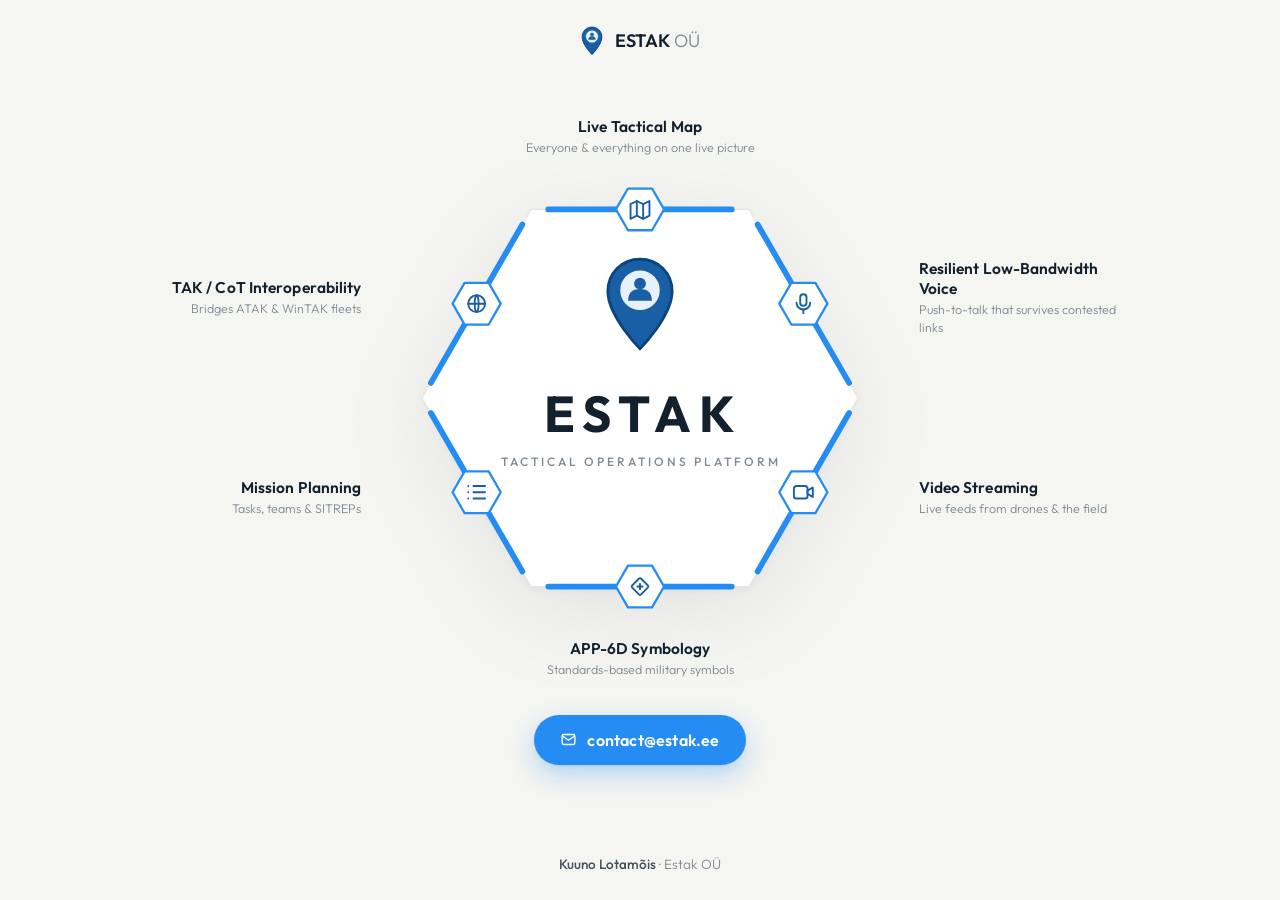
==== minimal.html @ 4097d873 "Add minimal hexagon one-pager (minimal.html) Second, minimal site variant alongside index.html: a ro" ====
<!DOCTYPE html>
<html lang="en">
<head>
  <meta charset="UTF-8">
  <meta name="viewport" content="width=device-width, initial-scale=1">
  <title>ESTAK — Tactical operations platform</title>
  <meta name="description" content="ESTAK — one shared tactical picture. Live map, resilient low-bandwidth voice, video, APP-6D symbology, mission planning and TAK / CoT interoperability.">
  <meta name="theme-color" content="#258cf4">

  <link rel="icon" type="image/svg+xml" href="assets/favicon.svg">
  <link rel="icon" type="image/png" sizes="192x192" href="assets/icon-192.png">
  <link rel="apple-touch-icon" href="assets/icon-192.png">

  <link rel="preconnect" href="https://fonts.googleapis.com">
  <link rel="preconnect" href="https://fonts.gstatic.com" crossorigin>
  <link href="https://fonts.googleapis.com/css2?family=Outfit:wght@300;400;500;600;700&display=swap" rel="stylesheet">

  <style>
    :root{
      --blue:#258cf4;
      --blue-deep:#185fa5;
      --blue-edge:#0c447c;
      --blue-ink:#1668c4;
      --ink:#13202e;
      --body:#46505b;
      --muted:#7d8893;
      --paper:#f5f5f2;
      --card:#ffffff;
      --line:#e7e8e6;
      --font:'Outfit', system-ui, -apple-system, 'Segoe UI', sans-serif;
    }

    *{ box-sizing:border-box; margin:0; padding:0; }

    body{
      font-family:var(--font);
      color:var(--body);
      background:var(--paper);
      line-height:1.5;
      -webkit-font-smoothing:antialiased;
      text-rendering:optimizeLegibility;
      min-height:100svh;
      display:flex;
      flex-direction:column;
      overflow-x:hidden;
    }

    a{ color:inherit; text-decoration:none; }
    svg{ display:block; }

    :focus-visible{ outline:2.5px solid var(--blue); outline-offset:3px; border-radius:6px; }

    .skip{
      position:absolute; left:-999px; top:0; z-index:20;
      background:var(--ink); color:#fff; padding:10px 16px; border-radius:0 0 8px 0; font-weight:600;
    }
    .skip:focus{ left:0; }

    /* =================== header =================== */
    .site-header{
      display:flex; align-items:center; justify-content:center;
      padding:26px 28px 0;
    }
    .brand{ display:inline-flex; align-items:center; gap:11px; }
    .brand .mark{ width:24px; height:auto; }
    .brand .name{ font-size:18px; font-weight:600; color:var(--ink); letter-spacing:.3px; }
    .brand .name span{ font-weight:300; color:var(--muted); }

    /* =================== main =================== */
    main{
      flex:1;
      display:flex; flex-direction:column;
      align-items:center; justify-content:center;
      padding:34px 24px 40px;
    }

    /* the rollup-banner stage: labels radiate from the hexagon edges */
    .stage{
      display:grid;
      grid-template-columns:minmax(150px, 215px) clamp(290px, 42vw, 470px) minmax(150px, 215px);
      grid-template-rows:auto 1fr 1fr auto;
      column-gap:clamp(20px, 3.4vw, 46px);
      row-gap:14px;
      align-items:center;
      justify-content:center;
      width:100%;
      max-width:1060px;
    }

    .hexwrap{ grid-column:2; grid-row:2 / span 2; position:relative; }
    .hexwrap > svg{ width:100%; height:auto; overflow:visible; }

    /* ---- hexagon panel + segmented edges ---- */
    .hex-fill{
      fill:var(--card);
      filter:drop-shadow(0 2px 3px rgba(19,32,46,.05)) drop-shadow(0 18px 38px rgba(19,32,46,.09));
    }
    .hex-ghost{ fill:none; stroke:var(--line); stroke-width:1; }

    .seg{
      fill:none;
      stroke:var(--blue);
      stroke-width:5;
      stroke-linecap:round;
      stroke-dasharray:100;
      stroke-dashoffset:100;
      animation:draw .8s cubic-bezier(.4,0,.2,1) forwards;
      transition:stroke .25s ease, stroke-width .25s ease;
    }
    #seg-top{ animation-delay:.10s } #seg-ur{ animation-delay:.22s }
    #seg-lr{ animation-delay:.34s } #seg-bottom{ animation-delay:.46s }
    #seg-ll{ animation-delay:.58s } #seg-ul{ animation-delay:.70s }
    @keyframes draw{ to{ stroke-dashoffset:0 } }

    /* chips keep their SVG translate() — fade with opacity only */
    .chip{ opacity:0; animation:fade .55s ease forwards; }
    @keyframes fade{ to{ opacity:1 } }
    #chip-top{ animation-delay:.55s } #chip-ur{ animation-delay:.65s }
    #chip-lr{ animation-delay:.75s } #chip-bottom{ animation-delay:.85s }
    #chip-ll{ animation-delay:.95s } #chip-ul{ animation-delay:1.05s }
    .chip .chip-hex{
      fill:#fff; stroke:var(--blue); stroke-width:2; stroke-linejoin:round;
      transition:stroke .25s ease, fill .25s ease;
    }
    .chip .chip-ic{ color:var(--blue-deep); transition:color .25s ease; }

    .hex-center{ opacity:0; animation:rise .7s ease .45s forwards; }
    @keyframes rise{ from{ opacity:0; transform:translateY(7px) } to{ opacity:1; transform:none } }

    /* ---- capability labels ---- */
    .cap{
      opacity:0; animation:rise .55s ease forwards;
      max-width:230px;
    }
    .cap--map{    grid-column:2; grid-row:1; justify-self:center; text-align:center; animation-delay:.60s; }
    .cap--voice{  grid-column:3; grid-row:2; justify-self:start;  animation-delay:.70s; }
    .cap--video{  grid-column:3; grid-row:3; justify-self:start;  animation-delay:.80s; }
    .cap--sym{    grid-column:2; grid-row:4; justify-self:center; text-align:center; animation-delay:.90s; }
    .cap--plan{   grid-column:1; grid-row:3; justify-self:end; text-align:right; animation-delay:1.00s; }
    .cap--tak{    grid-column:1; grid-row:2; justify-self:end; text-align:right; animation-delay:1.10s; }
    /* diagonal edge midpoints sit at 29%/71% of the hexagon height, not the
       row centres (25%/75%) — nudge the side labels onto their chips */
    .cap--voice, .cap--tak{ margin-top:34px; }
    .cap--video, .cap--plan{ margin-bottom:34px; }

    .cap h2{
      font-size:15.5px; font-weight:600; color:var(--ink); letter-spacing:.1px; line-height:1.25;
      transition:color .25s ease;
    }
    .cap p{ margin-top:3px; font-size:12.5px; font-weight:300; color:var(--muted); line-height:1.4; }
    .cap .m-ic{ display:none; }

    /* hover/focus a label → light up its hexagon edge + chip (pure CSS) */
    .stage:has(.cap--map:hover)   #seg-top,
    .stage:has(.cap--voice:hover) #seg-ur,
    .stage:has(.cap--video:hover) #seg-lr,
    .stage:has(.cap--sym:hover)   #seg-bottom,
    .stage:has(.cap--plan:hover)  #seg-ll,
    .stage:has(.cap--tak:hover)   #seg-ul{
      stroke:var(--blue-deep); stroke-width:7;
    }
    .stage:has(.cap--map:hover)   #chip-top .chip-hex,
    .stage:has(.cap--voice:hover) #chip-ur .chip-hex,
    .stage:has(.cap--video:hover) #chip-lr .chip-hex,
    .stage:has(.cap--sym:hover)   #chip-bottom .chip-hex,
    .stage:has(.cap--plan:hover)  #chip-ll .chip-hex,
    .stage:has(.cap--tak:hover)   #chip-ul .chip-hex{
      stroke:var(--blue-deep);
    }
    .cap:hover h2{ color:var(--blue-ink); }

    /* =================== contact =================== */
    .contact{
      margin-top:clamp(26px, 4vh, 44px);
      display:inline-flex; align-items:center; gap:10px;
      background:var(--blue); color:#fff;
      font-size:16px; font-weight:600; letter-spacing:.2px;
      padding:13px 26px; border-radius:999px;
      box-shadow:0 1px 2px rgba(19,32,46,.08), 0 10px 26px rgba(37,140,244,.32);
      transition:background .25s ease, transform .25s ease, box-shadow .25s ease;
    }
    .contact:hover{
      background:var(--blue-ink); transform:translateY(-1px);
      box-shadow:0 1px 2px rgba(19,32,46,.08), 0 14px 30px rgba(37,140,244,.4);
    }
    .contact svg{ width:17px; height:17px; }

    /* =================== footer =================== */
    .site-footer{
      padding:22px 28px 26px;
      text-align:center;
      font-size:13.5px; font-weight:300; color:var(--muted);
    }
    .site-footer b{ font-weight:500; color:var(--body); }

    /* =================== mobile reflow =================== */
    @media (max-width: 880px){
      .stage{
        grid-template-columns:minmax(0, 420px);
        grid-template-rows:none;
        row-gap:0;
        justify-items:center;
      }
      .hexwrap{ grid-column:1; grid-row:auto; width:min(86vw, 360px); order:0; }
      .cap{
        grid-column:1; grid-row:auto;
        justify-self:stretch; text-align:left;
        max-width:330px; width:100%; margin:0 auto;
        display:flex; align-items:flex-start; gap:12px;
        padding:11px 2px;
        border-bottom:1px solid var(--line);
      }
      .cap--map{ order:1; margin-top:26px; border-top:1px solid var(--line); }
      .cap--voice{ order:2 } .cap--video{ order:3 }
      .cap--sym{ order:4 }   .cap--plan{ order:5 } .cap--tak{ order:6 }
      .cap--sym, .cap--plan, .cap--tak, .cap--map{ text-align:left; }
      .cap .m-ic{
        display:block; flex:0 0 auto; width:20px; height:20px; margin-top:2px;
        color:var(--blue-deep);
      }
      .cap h2{ font-size:15px; }
      .cap p{ font-size:12.5px; }
    }

    @media (prefers-reduced-motion: reduce){
      .seg{ animation:none; stroke-dashoffset:0; }
      .chip, .cap, .hex-center{ animation:none; opacity:1; }
      .contact{ transition:none; }
      .contact:hover{ transform:none; }
    }
  </style>
</head>
<body>
  <a class="skip" href="#main">Skip to content</a>

  <header class="site-header">
    <a class="brand" href="https://www.estak.ee/" aria-label="ESTAK OÜ home">
      <svg class="mark" viewBox="0 0 68 84" aria-hidden="true">
        <path d="M34,3 C18,3 6,15 6,31 C6,53 34,81 34,81 C34,81 62,53 62,31 C62,15 50,3 34,3 Z" fill="#185fa5" stroke="#0c447c" stroke-width="2.5" stroke-linejoin="round"/>
        <circle cx="34" cy="30" r="18" fill="#e6f1fb" stroke="#185fa5" stroke-width="1.5"/>
        <g transform="translate(34,30) scale(1.15)" fill="#185fa5"><circle cx="0" cy="-5" r="4.5"/><path d="M-9,8 C-9,1 -5,-1 0,-1 C5,-1 9,1 9,8 Z"/></g>
      </svg>
      <span class="name">ESTAK <span>OÜ</span></span>
    </a>
  </header>

  <main id="main">
    <div class="stage">

      <div class="hexwrap">
        <svg viewBox="55 42 410 396" role="img"
             aria-label="ESTAK — tactical operations platform. A hexagon with the ESTAK mark at its centre and one core capability on each of its six edges.">
          <defs>
            <symbol id="i-map" viewBox="0 0 24 24">
              <g fill="none" stroke="currentColor" stroke-width="1.8" stroke-linecap="round" stroke-linejoin="round">
                <path d="M3 7l6-3 6 3 6-3v14l-6 3-6-3-6 3z"/><path d="M9 4v14M15 7v14"/>
              </g>
            </symbol>
            <symbol id="i-voice" viewBox="0 0 24 24">
              <g fill="none" stroke="currentColor" stroke-width="1.8" stroke-linecap="round" stroke-linejoin="round">
                <rect x="9" y="3" width="6" height="11" rx="3"/><path d="M5.5 11a6.5 6.5 0 0 0 13 0"/><path d="M12 17.5V21"/>
              </g>
            </symbol>
            <symbol id="i-video" viewBox="0 0 24 24">
              <g fill="none" stroke="currentColor" stroke-width="1.8" stroke-linecap="round" stroke-linejoin="round">
                <rect x="3" y="6" width="13" height="12" rx="2.5"/><path d="M16 10.5l5-3v9l-5-3z"/>
              </g>
            </symbol>
            <symbol id="i-sym" viewBox="0 0 24 24">
              <g fill="none" stroke="currentColor" stroke-width="1.8" stroke-linecap="round" stroke-linejoin="round">
                <rect x="6" y="6" width="12" height="12" rx="1.5" transform="rotate(45 12 12)"/><path d="M12 9.5v5M9.5 12h5"/>
              </g>
            </symbol>
            <symbol id="i-plan" viewBox="0 0 24 24">
              <g fill="none" stroke="currentColor" stroke-width="1.8" stroke-linecap="round" stroke-linejoin="round">
                <path d="M9 6h11M9 12h11M9 18h11"/><path d="M4 6h.01M4 12h.01M4 18h.01"/>
              </g>
            </symbol>
            <symbol id="i-tak" viewBox="0 0 24 24">
              <g fill="none" stroke="currentColor" stroke-width="1.8" stroke-linecap="round" stroke-linejoin="round">
                <circle cx="12" cy="12" r="8"/><path d="M4 12h16M12 4c2.5 2.2 2.5 13.8 0 16M12 4c-2.5 2.2-2.5 13.8 0 16"/>
              </g>
            </symbol>
          </defs>

          <!-- white panel + faint outline -->
          <polygon class="hex-fill"  points="450,240 355,404.5 165,404.5 70,240 165,75.5 355,75.5"/>
          <polygon class="hex-ghost" points="450,240 355,404.5 165,404.5 70,240 165,75.5 355,75.5"/>

          <!-- segmented edges (one per capability) -->
          <g aria-hidden="true">
            <path id="seg-top"    class="seg" pathLength="100" d="M180,75.5 L340,75.5"/>
            <path id="seg-ur"     class="seg" pathLength="100" d="M362.6,88.66 L442.4,226.84"/>
            <path id="seg-lr"     class="seg" pathLength="100" d="M442.4,253.16 L362.6,391.34"/>
            <path id="seg-bottom" class="seg" pathLength="100" d="M340,404.5 L180,404.5"/>
            <path id="seg-ll"     class="seg" pathLength="100" d="M157.4,391.34 L77.6,253.16"/>
            <path id="seg-ul"     class="seg" pathLength="100" d="M77.6,226.84 L157.4,88.66"/>
          </g>

          <!-- edge chips: capability icons sitting on the edge midpoints -->
          <g aria-hidden="true">
            <g id="chip-top" class="chip" transform="translate(260,75.5)">
              <polygon class="chip-hex" points="21,0 10.5,18.2 -10.5,18.2 -21,0 -10.5,-18.2 10.5,-18.2"/>
              <use class="chip-ic" href="#i-map" x="-11" y="-11" width="22" height="22"/>
            </g>
            <g id="chip-ur" class="chip" transform="translate(402.5,157.75)">
              <polygon class="chip-hex" points="21,0 10.5,18.2 -10.5,18.2 -21,0 -10.5,-18.2 10.5,-18.2"/>
              <use class="chip-ic" href="#i-voice" x="-11" y="-11" width="22" height="22"/>
            </g>
            <g id="chip-lr" class="chip" transform="translate(402.5,322.25)">
              <polygon class="chip-hex" points="21,0 10.5,18.2 -10.5,18.2 -21,0 -10.5,-18.2 10.5,-18.2"/>
              <use class="chip-ic" href="#i-video" x="-11" y="-11" width="22" height="22"/>
            </g>
            <g id="chip-bottom" class="chip" transform="translate(260,404.5)">
              <polygon class="chip-hex" points="21,0 10.5,18.2 -10.5,18.2 -21,0 -10.5,-18.2 10.5,-18.2"/>
              <use class="chip-ic" href="#i-sym" x="-11" y="-11" width="22" height="22"/>
            </g>
            <g id="chip-ll" class="chip" transform="translate(117.5,322.25)">
              <polygon class="chip-hex" points="21,0 10.5,18.2 -10.5,18.2 -21,0 -10.5,-18.2 10.5,-18.2"/>
              <use class="chip-ic" href="#i-plan" x="-11" y="-11" width="22" height="22"/>
            </g>
            <g id="chip-ul" class="chip" transform="translate(117.5,157.75)">
              <polygon class="chip-hex" points="21,0 10.5,18.2 -10.5,18.2 -21,0 -10.5,-18.2 10.5,-18.2"/>
              <use class="chip-ic" href="#i-tak" x="-11" y="-11" width="22" height="22"/>
            </g>
          </g>

          <!-- centre: real persona-pin mark + wordmark -->
          <g class="hex-center">
            <g transform="translate(226,116)">
              <path d="M34,3 C18,3 6,15 6,31 C6,53 34,81 34,81 C34,81 62,53 62,31 C62,15 50,3 34,3 Z" fill="#185fa5" stroke="#0c447c" stroke-width="2.5" stroke-linejoin="round"/>
              <circle cx="34" cy="30" r="18" fill="#e6f1fb" stroke="#185fa5" stroke-width="1.5"/>
              <g transform="translate(34,30) scale(1.15)" fill="#185fa5"><circle cx="0" cy="-5" r="4.5"/><path d="M-9,8 C-9,1 -5,-1 0,-1 C5,-1 9,1 9,8 Z"/></g>
            </g>
            <text x="263" y="270" text-anchor="middle" font-family="Outfit, system-ui, sans-serif"
                  font-size="44" font-weight="700" letter-spacing="7" fill="#13202e">ESTAK</text>
            <text x="261" y="299" text-anchor="middle" font-family="Outfit, system-ui, sans-serif"
                  font-size="10.5" font-weight="500" letter-spacing="2.6" fill="#7d8893">TACTICAL OPERATIONS PLATFORM</text>
          </g>
        </svg>
      </div>

      <article class="cap cap--map">
        <svg class="m-ic" aria-hidden="true"><use href="#i-map"/></svg>
        <div><h2>Live Tactical Map</h2><p>Everyone &amp; everything on one live picture</p></div>
      </article>

      <article class="cap cap--voice">
        <svg class="m-ic" aria-hidden="true"><use href="#i-voice"/></svg>
        <div><h2>Resilient Low-Bandwidth Voice</h2><p>Push-to-talk that survives contested links</p></div>
      </article>

      <article class="cap cap--video">
        <svg class="m-ic" aria-hidden="true"><use href="#i-video"/></svg>
        <div><h2>Video Streaming</h2><p>Live feeds from drones &amp; the field</p></div>
      </article>

      <article class="cap cap--sym">
        <svg class="m-ic" aria-hidden="true"><use href="#i-sym"/></svg>
        <div><h2>APP-6D Symbology</h2><p>Standards-based military symbols</p></div>
      </article>

      <article class="cap cap--plan">
        <svg class="m-ic" aria-hidden="true"><use href="#i-plan"/></svg>
        <div><h2>Mission Planning</h2><p>Tasks, teams &amp; SITREPs</p></div>
      </article>

      <article class="cap cap--tak">
        <svg class="m-ic" aria-hidden="true"><use href="#i-tak"/></svg>
        <div><h2>TAK / CoT Interoperability</h2><p>Bridges ATAK &amp; WinTAK fleets</p></div>
      </article>

    </div>

    <a class="contact" href="mailto:contact@estak.ee">
      <svg viewBox="0 0 24 24" fill="none" stroke="currentColor" stroke-width="1.9" stroke-linecap="round" stroke-linejoin="round" aria-hidden="true">
        <rect x="3" y="5" width="18" height="14" rx="2.5"/><path d="M3.5 7l8.5 6 8.5-6"/>
      </svg>
      contact@estak.ee
    </a>
  </main>

  <footer class="site-footer">
    <b>Kuuno Lotamõis</b> · Estak OÜ
  </footer>
</body>
</html>
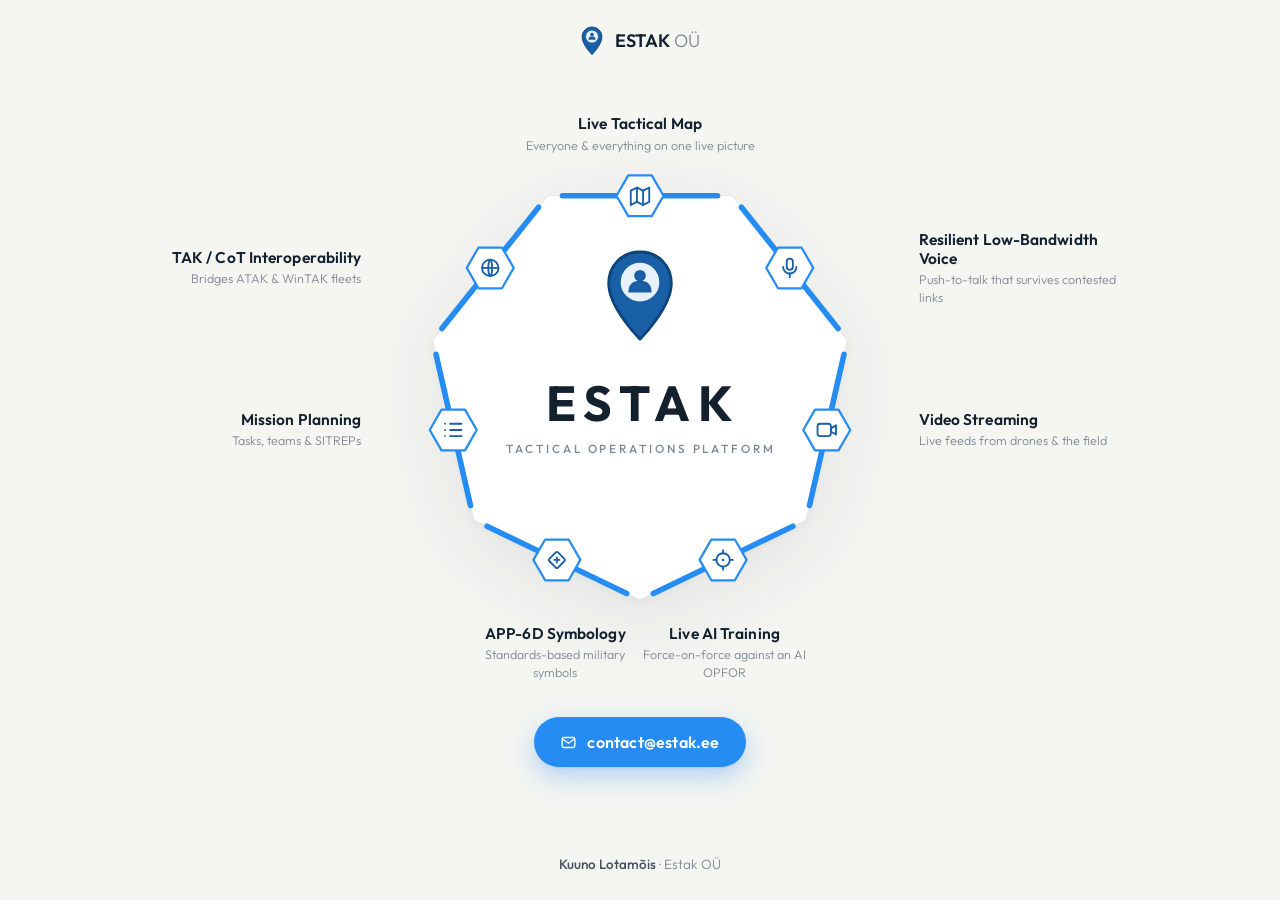
==== commit 96b0e08a: "minimal: hexagon -> heptagon, add Live AI Training capability Seventh core capability (Live AI Train" ====
--- a/minimal.html
+++ b/minimal.html
@@ -4,7 +4,7 @@
   <meta charset="UTF-8">
   <meta name="viewport" content="width=device-width, initial-scale=1">
   <title>ESTAK — Tactical operations platform</title>
-  <meta name="description" content="ESTAK — one shared tactical picture. Live map, resilient low-bandwidth voice, video, APP-6D symbology, mission planning and TAK / CoT interoperability.">
+  <meta name="description" content="ESTAK — one shared tactical picture. Live map, resilient low-bandwidth voice, video, AI force-on-force training, APP-6D symbology, mission planning and TAK / CoT interoperability.">
   <meta name="theme-color" content="#258cf4">
 
   <link rel="icon" type="image/svg+xml" href="assets/favicon.svg">
@@ -74,23 +74,25 @@
       padding:34px 24px 40px;
     }
 
-    /* the rollup-banner stage: labels radiate from the hexagon edges */
+    /* the rollup-banner stage: labels radiate from the heptagon edges.
+       Rows 2-4 split the heptagon so row centres land on the side-chip
+       midpoints (22.3% and 58.5% of its height). */
     .stage{
       display:grid;
       grid-template-columns:minmax(150px, 215px) clamp(290px, 42vw, 470px) minmax(150px, 215px);
-      grid-template-rows:auto 1fr 1fr auto;
+      grid-template-rows:auto 44.6fr 27.8fr 27.6fr auto;
       column-gap:clamp(20px, 3.4vw, 46px);
-      row-gap:14px;
+      row-gap:0;
       align-items:center;
       justify-content:center;
       width:100%;
       max-width:1060px;
     }
 
-    .hexwrap{ grid-column:2; grid-row:2 / span 2; position:relative; }
+    .hexwrap{ grid-column:2; grid-row:2 / span 3; position:relative; }
     .hexwrap > svg{ width:100%; height:auto; overflow:visible; }
 
-    /* ---- hexagon panel + segmented edges ---- */
+    /* ---- heptagon panel + segmented edges ---- */
     .hex-fill{
       fill:var(--card);
       filter:drop-shadow(0 2px 3px rgba(19,32,46,.05)) drop-shadow(0 18px 38px rgba(19,32,46,.09));
@@ -107,17 +109,19 @@
       animation:draw .8s cubic-bezier(.4,0,.2,1) forwards;
       transition:stroke .25s ease, stroke-width .25s ease;
     }
-    #seg-top{ animation-delay:.10s } #seg-ur{ animation-delay:.22s }
-    #seg-lr{ animation-delay:.34s } #seg-bottom{ animation-delay:.46s }
-    #seg-ll{ animation-delay:.58s } #seg-ul{ animation-delay:.70s }
+    #seg-top{ animation-delay:.10s } #seg-ur{ animation-delay:.21s }
+    #seg-r{ animation-delay:.32s }   #seg-br{ animation-delay:.43s }
+    #seg-bl{ animation-delay:.54s }  #seg-l{ animation-delay:.65s }
+    #seg-ul{ animation-delay:.76s }
     @keyframes draw{ to{ stroke-dashoffset:0 } }
 
     /* chips keep their SVG translate() — fade with opacity only */
     .chip{ opacity:0; animation:fade .55s ease forwards; }
     @keyframes fade{ to{ opacity:1 } }
-    #chip-top{ animation-delay:.55s } #chip-ur{ animation-delay:.65s }
-    #chip-lr{ animation-delay:.75s } #chip-bottom{ animation-delay:.85s }
-    #chip-ll{ animation-delay:.95s } #chip-ul{ animation-delay:1.05s }
+    #chip-top{ animation-delay:.55s } #chip-ur{ animation-delay:.63s }
+    #chip-r{ animation-delay:.71s }   #chip-br{ animation-delay:.79s }
+    #chip-bl{ animation-delay:.87s }  #chip-l{ animation-delay:.95s }
+    #chip-ul{ animation-delay:1.03s }
     .chip .chip-hex{
       fill:#fff; stroke:var(--blue); stroke-width:2; stroke-linejoin:round;
       transition:stroke .25s ease, fill .25s ease;
@@ -132,16 +136,19 @@
       opacity:0; animation:rise .55s ease forwards;
       max-width:230px;
     }
-    .cap--map{    grid-column:2; grid-row:1; justify-self:center; text-align:center; animation-delay:.60s; }
-    .cap--voice{  grid-column:3; grid-row:2; justify-self:start;  animation-delay:.70s; }
-    .cap--video{  grid-column:3; grid-row:3; justify-self:start;  animation-delay:.80s; }
-    .cap--sym{    grid-column:2; grid-row:4; justify-self:center; text-align:center; animation-delay:.90s; }
-    .cap--plan{   grid-column:1; grid-row:3; justify-self:end; text-align:right; animation-delay:1.00s; }
-    .cap--tak{    grid-column:1; grid-row:2; justify-self:end; text-align:right; animation-delay:1.10s; }
-    /* diagonal edge midpoints sit at 29%/71% of the hexagon height, not the
-       row centres (25%/75%) — nudge the side labels onto their chips */
-    .cap--voice, .cap--tak{ margin-top:34px; }
-    .cap--video, .cap--plan{ margin-bottom:34px; }
+    .cap--map{   grid-column:2; grid-row:1; justify-self:center; text-align:center; margin-bottom:14px; animation-delay:.60s; }
+    .cap--voice{ grid-column:3; grid-row:2; justify-self:start;  animation-delay:.70s; }
+    .cap--video{ grid-column:3; grid-row:3; justify-self:start;  animation-delay:.80s; }
+    .cap--plan{  grid-column:1; grid-row:3; justify-self:end; text-align:right; animation-delay:1.10s; }
+    .cap--tak{   grid-column:1; grid-row:2; justify-self:end; text-align:right; animation-delay:1.20s; }
+    /* the two bottom-facing edges: labels sit side by side beneath the
+       heptagon, centred under their chips (32% / 68% of its width) */
+    .cap--sym, .cap--ai{
+      grid-column:2; grid-row:5;
+      width:36%; max-width:none; text-align:center; margin-top:8px;
+    }
+    .cap--sym{ justify-self:start; margin-left:14%;  animation-delay:1.00s; }
+    .cap--ai{  justify-self:end;   margin-right:14%; animation-delay:.90s; }
 
     .cap h2{
       font-size:15.5px; font-weight:600; color:var(--ink); letter-spacing:.1px; line-height:1.25;
@@ -150,20 +157,22 @@
     .cap p{ margin-top:3px; font-size:12.5px; font-weight:300; color:var(--muted); line-height:1.4; }
     .cap .m-ic{ display:none; }
 
-    /* hover/focus a label → light up its hexagon edge + chip (pure CSS) */
+    /* hover/focus a label → light up its heptagon edge + chip (pure CSS) */
     .stage:has(.cap--map:hover)   #seg-top,
     .stage:has(.cap--voice:hover) #seg-ur,
-    .stage:has(.cap--video:hover) #seg-lr,
-    .stage:has(.cap--sym:hover)   #seg-bottom,
-    .stage:has(.cap--plan:hover)  #seg-ll,
+    .stage:has(.cap--video:hover) #seg-r,
+    .stage:has(.cap--ai:hover)    #seg-br,
+    .stage:has(.cap--sym:hover)   #seg-bl,
+    .stage:has(.cap--plan:hover)  #seg-l,
     .stage:has(.cap--tak:hover)   #seg-ul{
       stroke:var(--blue-deep); stroke-width:7;
     }
     .stage:has(.cap--map:hover)   #chip-top .chip-hex,
     .stage:has(.cap--voice:hover) #chip-ur .chip-hex,
-    .stage:has(.cap--video:hover) #chip-lr .chip-hex,
-    .stage:has(.cap--sym:hover)   #chip-bottom .chip-hex,
-    .stage:has(.cap--plan:hover)  #chip-ll .chip-hex,
+    .stage:has(.cap--video:hover) #chip-r .chip-hex,
+    .stage:has(.cap--ai:hover)    #chip-br .chip-hex,
+    .stage:has(.cap--sym:hover)   #chip-bl .chip-hex,
+    .stage:has(.cap--plan:hover)  #chip-l .chip-hex,
     .stage:has(.cap--tak:hover)   #chip-ul .chip-hex{
       stroke:var(--blue-deep);
     }
@@ -211,9 +220,8 @@
         border-bottom:1px solid var(--line);
       }
       .cap--map{ order:1; margin-top:26px; border-top:1px solid var(--line); }
-      .cap--voice{ order:2 } .cap--video{ order:3 }
-      .cap--sym{ order:4 }   .cap--plan{ order:5 } .cap--tak{ order:6 }
-      .cap--sym, .cap--plan, .cap--tak, .cap--map{ text-align:left; }
+      .cap--voice{ order:2 } .cap--video{ order:3 } .cap--ai{ order:4 }
+      .cap--sym{ order:5 }   .cap--plan{ order:6 }  .cap--tak{ order:7 }
       .cap .m-ic{
         display:block; flex:0 0 auto; width:20px; height:20px; margin-top:2px;
         color:var(--blue-deep);
@@ -248,8 +256,8 @@
     <div class="stage">
 
       <div class="hexwrap">
-        <svg viewBox="55 42 410 396" role="img"
-             aria-label="ESTAK — tactical operations platform. A hexagon with the ESTAK mark at its centre and one core capability on each of its six edges.">
+        <svg viewBox="50 44 420 400" role="img"
+             aria-label="ESTAK — tactical operations platform. A heptagon with the ESTAK mark at its centre and one core capability on each of its seven edges.">
           <defs>
             <symbol id="i-map" viewBox="0 0 24 24">
               <g fill="none" stroke="currentColor" stroke-width="1.8" stroke-linecap="round" stroke-linejoin="round">
@@ -266,6 +274,12 @@
                 <rect x="3" y="6" width="13" height="12" rx="2.5"/><path d="M16 10.5l5-3v9l-5-3z"/>
               </g>
             </symbol>
+            <symbol id="i-ai" viewBox="0 0 24 24">
+              <g fill="none" stroke="currentColor" stroke-width="1.8" stroke-linecap="round" stroke-linejoin="round">
+                <circle cx="12" cy="12" r="6.5"/><path d="M12 2.5v3M12 18.5v3M2.5 12h3M18.5 12h3"/>
+                <circle cx="12" cy="12" r="1.2" fill="currentColor" stroke="none"/>
+              </g>
+            </symbol>
             <symbol id="i-sym" viewBox="0 0 24 24">
               <g fill="none" stroke="currentColor" stroke-width="1.8" stroke-linecap="round" stroke-linejoin="round">
                 <rect x="6" y="6" width="12" height="12" rx="1.5" transform="rotate(45 12 12)"/><path d="M12 9.5v5M9.5 12h5"/>
@@ -283,43 +297,48 @@
             </symbol>
           </defs>
 
-          <!-- white panel + faint outline -->
-          <polygon class="hex-fill"  points="450,240 355,404.5 165,404.5 70,240 165,75.5 355,75.5"/>
-          <polygon class="hex-ghost" points="450,240 355,404.5 165,404.5 70,240 165,75.5 355,75.5"/>
-
-          <!-- segmented edges (one per capability) -->
+          <!-- white panel + faint outline (regular heptagon, flat top, vertex down) -->
+          <polygon class="hex-fill"  points="342.44,68.82 445.24,197.72 408.55,358.46 260,430 111.45,358.46 74.76,197.72 177.56,68.82"/>
+          <polygon class="hex-ghost" points="342.44,68.82 445.24,197.72 408.55,358.46 260,430 111.45,358.46 74.76,197.72 177.56,68.82"/>
+
+          <!-- segmented edges (one per capability, clockwise from top) -->
           <g aria-hidden="true">
-            <path id="seg-top"    class="seg" pathLength="100" d="M180,75.5 L340,75.5"/>
-            <path id="seg-ur"     class="seg" pathLength="100" d="M362.6,88.66 L442.4,226.84"/>
-            <path id="seg-lr"     class="seg" pathLength="100" d="M442.4,253.16 L362.6,391.34"/>
-            <path id="seg-bottom" class="seg" pathLength="100" d="M340,404.5 L180,404.5"/>
-            <path id="seg-ll"     class="seg" pathLength="100" d="M157.4,391.34 L77.6,253.16"/>
-            <path id="seg-ul"     class="seg" pathLength="100" d="M77.6,226.84 L157.4,88.66"/>
+            <path id="seg-top" class="seg" pathLength="100" d="M190.75,68.82 L329.25,68.82"/>
+            <path id="seg-ur"  class="seg" pathLength="100" d="M350.66,79.13 L437.02,187.41"/>
+            <path id="seg-r"   class="seg" pathLength="100" d="M442.31,210.58 L411.49,345.60"/>
+            <path id="seg-br"  class="seg" pathLength="100" d="M396.67,364.18 L271.88,424.28"/>
+            <path id="seg-bl"  class="seg" pathLength="100" d="M248.12,424.28 L123.33,364.18"/>
+            <path id="seg-l"   class="seg" pathLength="100" d="M108.51,345.60 L77.70,210.58"/>
+            <path id="seg-ul"  class="seg" pathLength="100" d="M82.98,187.41 L169.34,79.13"/>
           </g>
 
           <!-- edge chips: capability icons sitting on the edge midpoints -->
           <g aria-hidden="true">
-            <g id="chip-top" class="chip" transform="translate(260,75.5)">
+            <g id="chip-top" class="chip" transform="translate(260,68.82)">
               <polygon class="chip-hex" points="21,0 10.5,18.2 -10.5,18.2 -21,0 -10.5,-18.2 10.5,-18.2"/>
               <use class="chip-ic" href="#i-map" x="-11" y="-11" width="22" height="22"/>
             </g>
-            <g id="chip-ur" class="chip" transform="translate(402.5,157.75)">
+            <g id="chip-ur" class="chip" transform="translate(393.84,133.27)">
               <polygon class="chip-hex" points="21,0 10.5,18.2 -10.5,18.2 -21,0 -10.5,-18.2 10.5,-18.2"/>
               <use class="chip-ic" href="#i-voice" x="-11" y="-11" width="22" height="22"/>
             </g>
-            <g id="chip-lr" class="chip" transform="translate(402.5,322.25)">
+            <g id="chip-r" class="chip" transform="translate(426.9,278.09)">
               <polygon class="chip-hex" points="21,0 10.5,18.2 -10.5,18.2 -21,0 -10.5,-18.2 10.5,-18.2"/>
               <use class="chip-ic" href="#i-video" x="-11" y="-11" width="22" height="22"/>
             </g>
-            <g id="chip-bottom" class="chip" transform="translate(260,404.5)">
+            <g id="chip-br" class="chip" transform="translate(334.27,394.23)">
+              <polygon class="chip-hex" points="21,0 10.5,18.2 -10.5,18.2 -21,0 -10.5,-18.2 10.5,-18.2"/>
+              <use class="chip-ic" href="#i-ai" x="-11" y="-11" width="22" height="22"/>
+            </g>
+            <g id="chip-bl" class="chip" transform="translate(185.73,394.23)">
               <polygon class="chip-hex" points="21,0 10.5,18.2 -10.5,18.2 -21,0 -10.5,-18.2 10.5,-18.2"/>
               <use class="chip-ic" href="#i-sym" x="-11" y="-11" width="22" height="22"/>
             </g>
-            <g id="chip-ll" class="chip" transform="translate(117.5,322.25)">
+            <g id="chip-l" class="chip" transform="translate(93.1,278.09)">
               <polygon class="chip-hex" points="21,0 10.5,18.2 -10.5,18.2 -21,0 -10.5,-18.2 10.5,-18.2"/>
               <use class="chip-ic" href="#i-plan" x="-11" y="-11" width="22" height="22"/>
             </g>
-            <g id="chip-ul" class="chip" transform="translate(117.5,157.75)">
+            <g id="chip-ul" class="chip" transform="translate(126.16,133.27)">
               <polygon class="chip-hex" points="21,0 10.5,18.2 -10.5,18.2 -21,0 -10.5,-18.2 10.5,-18.2"/>
               <use class="chip-ic" href="#i-tak" x="-11" y="-11" width="22" height="22"/>
             </g>
@@ -355,6 +374,11 @@
         <div><h2>Video Streaming</h2><p>Live feeds from drones &amp; the field</p></div>
       </article>
 
+      <article class="cap cap--ai">
+        <svg class="m-ic" aria-hidden="true"><use href="#i-ai"/></svg>
+        <div><h2>Live AI Training</h2><p>Force-on-force against an AI OPFOR</p></div>
+      </article>
+
       <article class="cap cap--sym">
         <svg class="m-ic" aria-hidden="true"><use href="#i-sym"/></svg>
         <div><h2>APP-6D Symbology</h2><p>Standards-based military symbols</p></div>
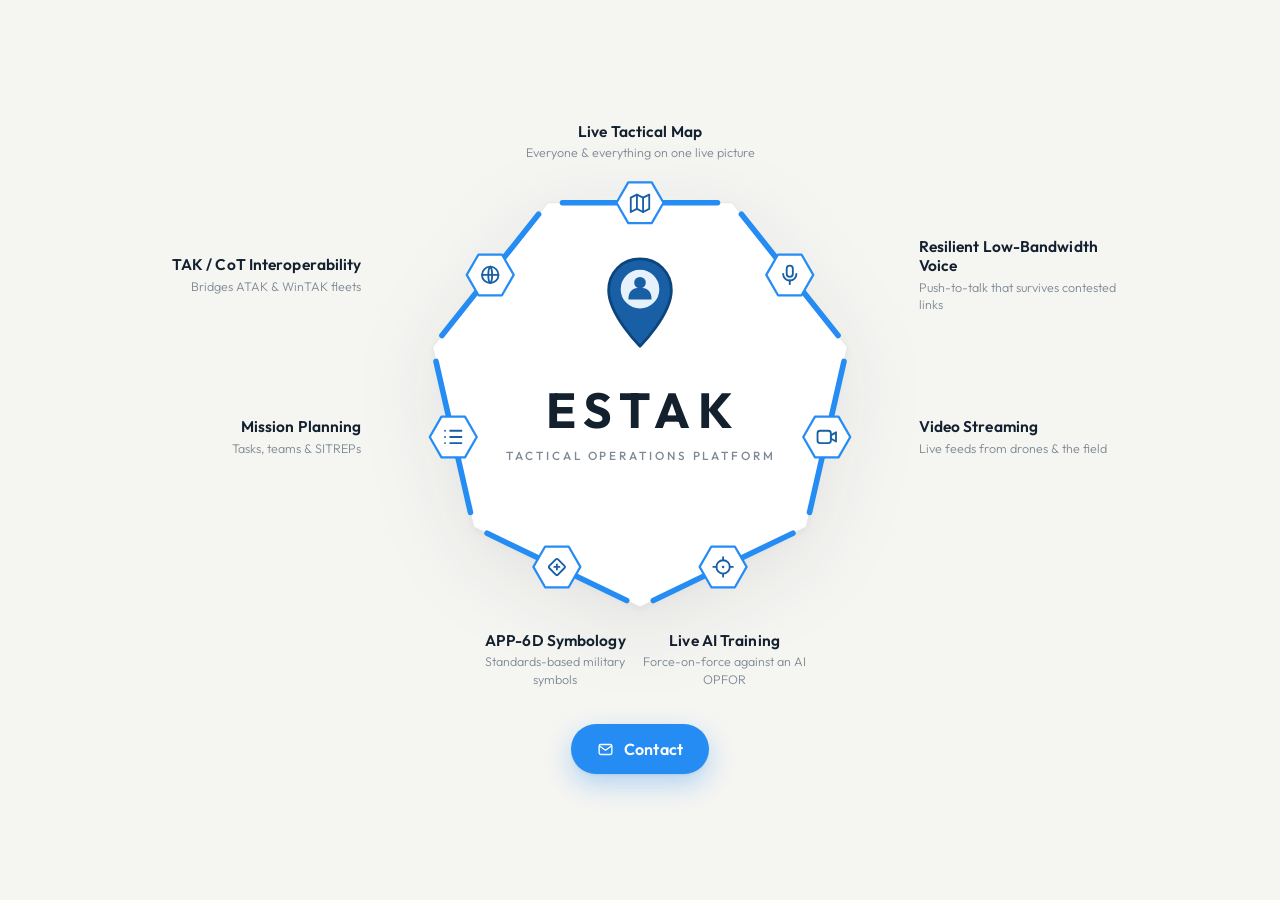
==== commit 6d441488: "minimal: drop page header & footer, rename contact pill to Contact The heptagon is now the top-most " ====
--- a/minimal.html
+++ b/minimal.html
@@ -56,22 +56,12 @@
     }
     .skip:focus{ left:0; }
 
-    /* =================== header =================== */
-    .site-header{
-      display:flex; align-items:center; justify-content:center;
-      padding:26px 28px 0;
-    }
-    .brand{ display:inline-flex; align-items:center; gap:11px; }
-    .brand .mark{ width:24px; height:auto; }
-    .brand .name{ font-size:18px; font-weight:600; color:var(--ink); letter-spacing:.3px; }
-    .brand .name span{ font-weight:300; color:var(--muted); }
-
     /* =================== main =================== */
     main{
       flex:1;
       display:flex; flex-direction:column;
       align-items:center; justify-content:center;
-      padding:34px 24px 40px;
+      padding:44px 24px 48px;
     }
 
     /* the rollup-banner stage: labels radiate from the heptagon edges.
@@ -193,14 +183,6 @@
       box-shadow:0 1px 2px rgba(19,32,46,.08), 0 14px 30px rgba(37,140,244,.4);
     }
     .contact svg{ width:17px; height:17px; }
-
-    /* =================== footer =================== */
-    .site-footer{
-      padding:22px 28px 26px;
-      text-align:center;
-      font-size:13.5px; font-weight:300; color:var(--muted);
-    }
-    .site-footer b{ font-weight:500; color:var(--body); }
 
     /* =================== mobile reflow =================== */
     @media (max-width: 880px){
@@ -241,17 +223,6 @@
 <body>
   <a class="skip" href="#main">Skip to content</a>
 
-  <header class="site-header">
-    <a class="brand" href="https://www.estak.ee/" aria-label="ESTAK OÜ home">
-      <svg class="mark" viewBox="0 0 68 84" aria-hidden="true">
-        <path d="M34,3 C18,3 6,15 6,31 C6,53 34,81 34,81 C34,81 62,53 62,31 C62,15 50,3 34,3 Z" fill="#185fa5" stroke="#0c447c" stroke-width="2.5" stroke-linejoin="round"/>
-        <circle cx="34" cy="30" r="18" fill="#e6f1fb" stroke="#185fa5" stroke-width="1.5"/>
-        <g transform="translate(34,30) scale(1.15)" fill="#185fa5"><circle cx="0" cy="-5" r="4.5"/><path d="M-9,8 C-9,1 -5,-1 0,-1 C5,-1 9,1 9,8 Z"/></g>
-      </svg>
-      <span class="name">ESTAK <span>OÜ</span></span>
-    </a>
-  </header>
-
   <main id="main">
     <div class="stage">
 
@@ -396,16 +367,12 @@
 
     </div>
 
-    <a class="contact" href="mailto:contact@estak.ee">
+    <a class="contact" href="mailto:contact@estak.ee" aria-label="Contact — email contact@estak.ee">
       <svg viewBox="0 0 24 24" fill="none" stroke="currentColor" stroke-width="1.9" stroke-linecap="round" stroke-linejoin="round" aria-hidden="true">
         <rect x="3" y="5" width="18" height="14" rx="2.5"/><path d="M3.5 7l8.5 6 8.5-6"/>
       </svg>
-      contact@estak.ee
+      Contact
     </a>
   </main>
-
-  <footer class="site-footer">
-    <b>Kuuno Lotamõis</b> · Estak OÜ
-  </footer>
 </body>
 </html>
